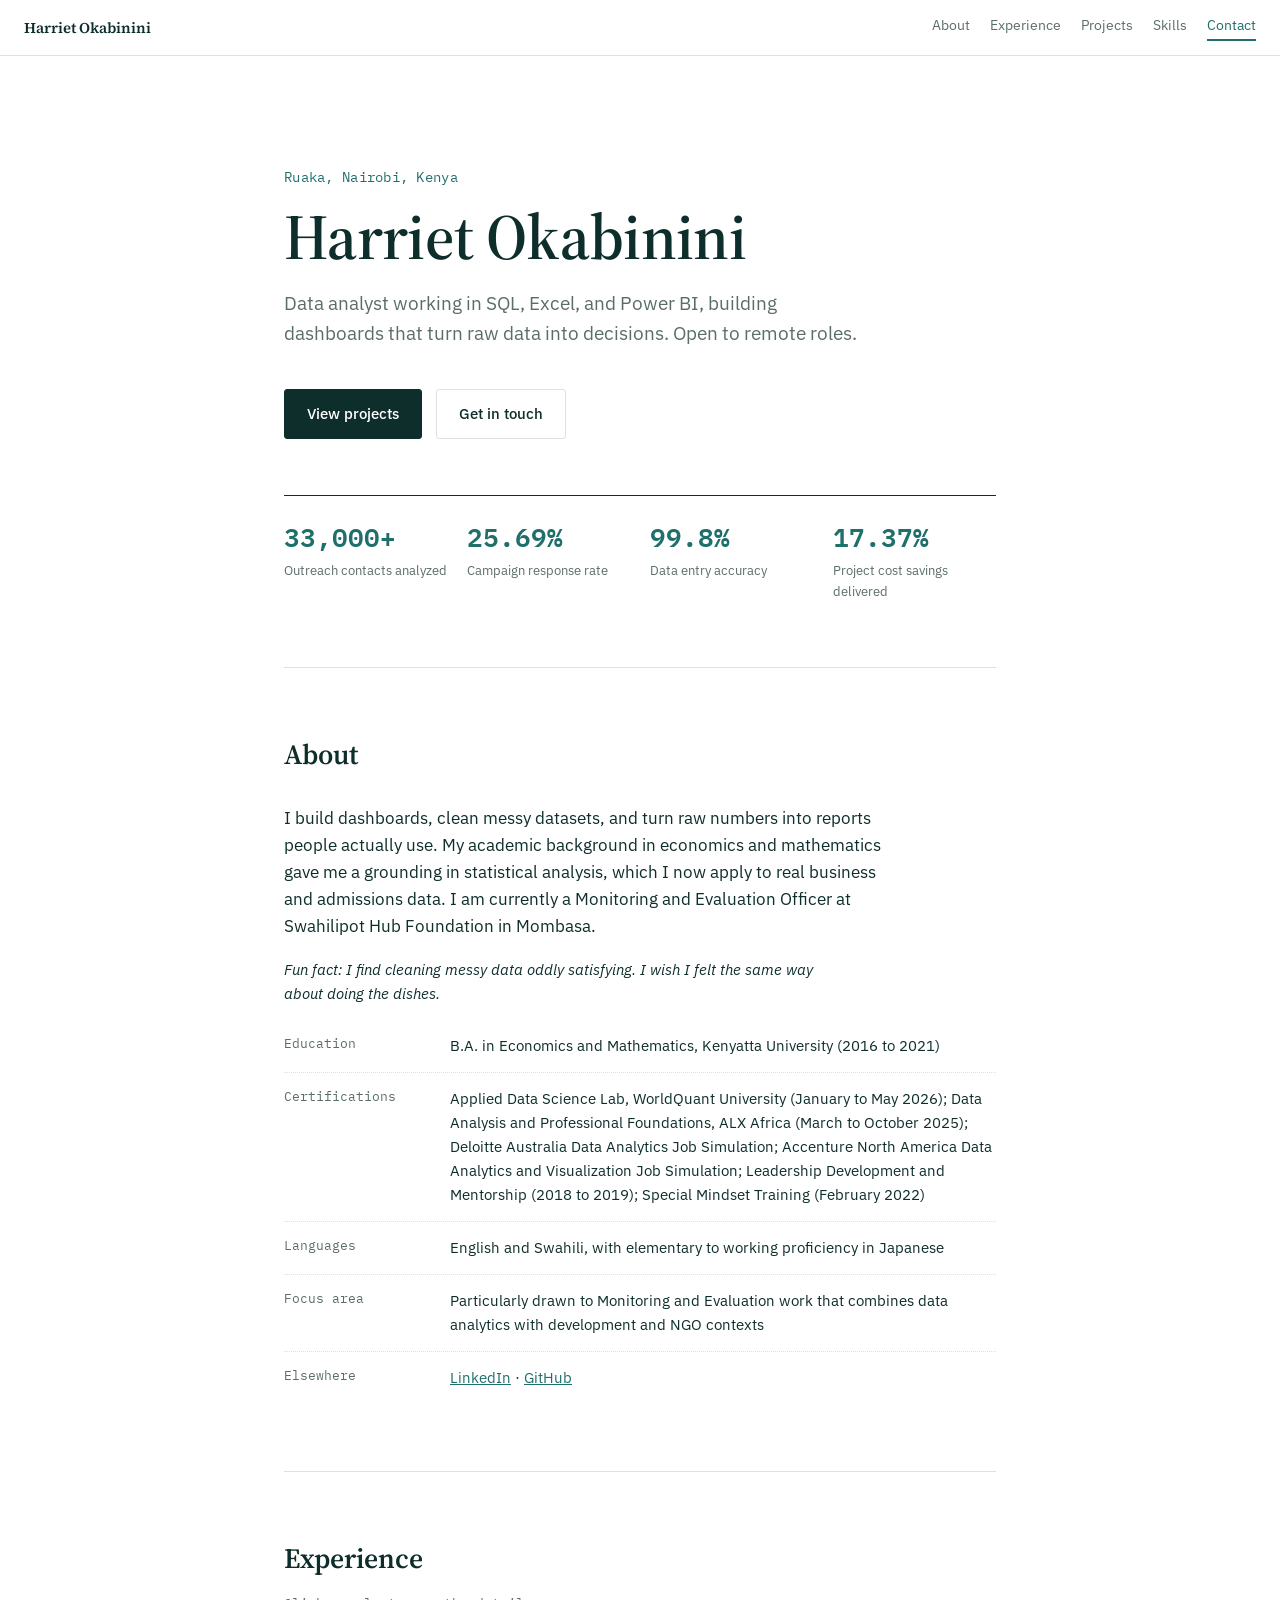
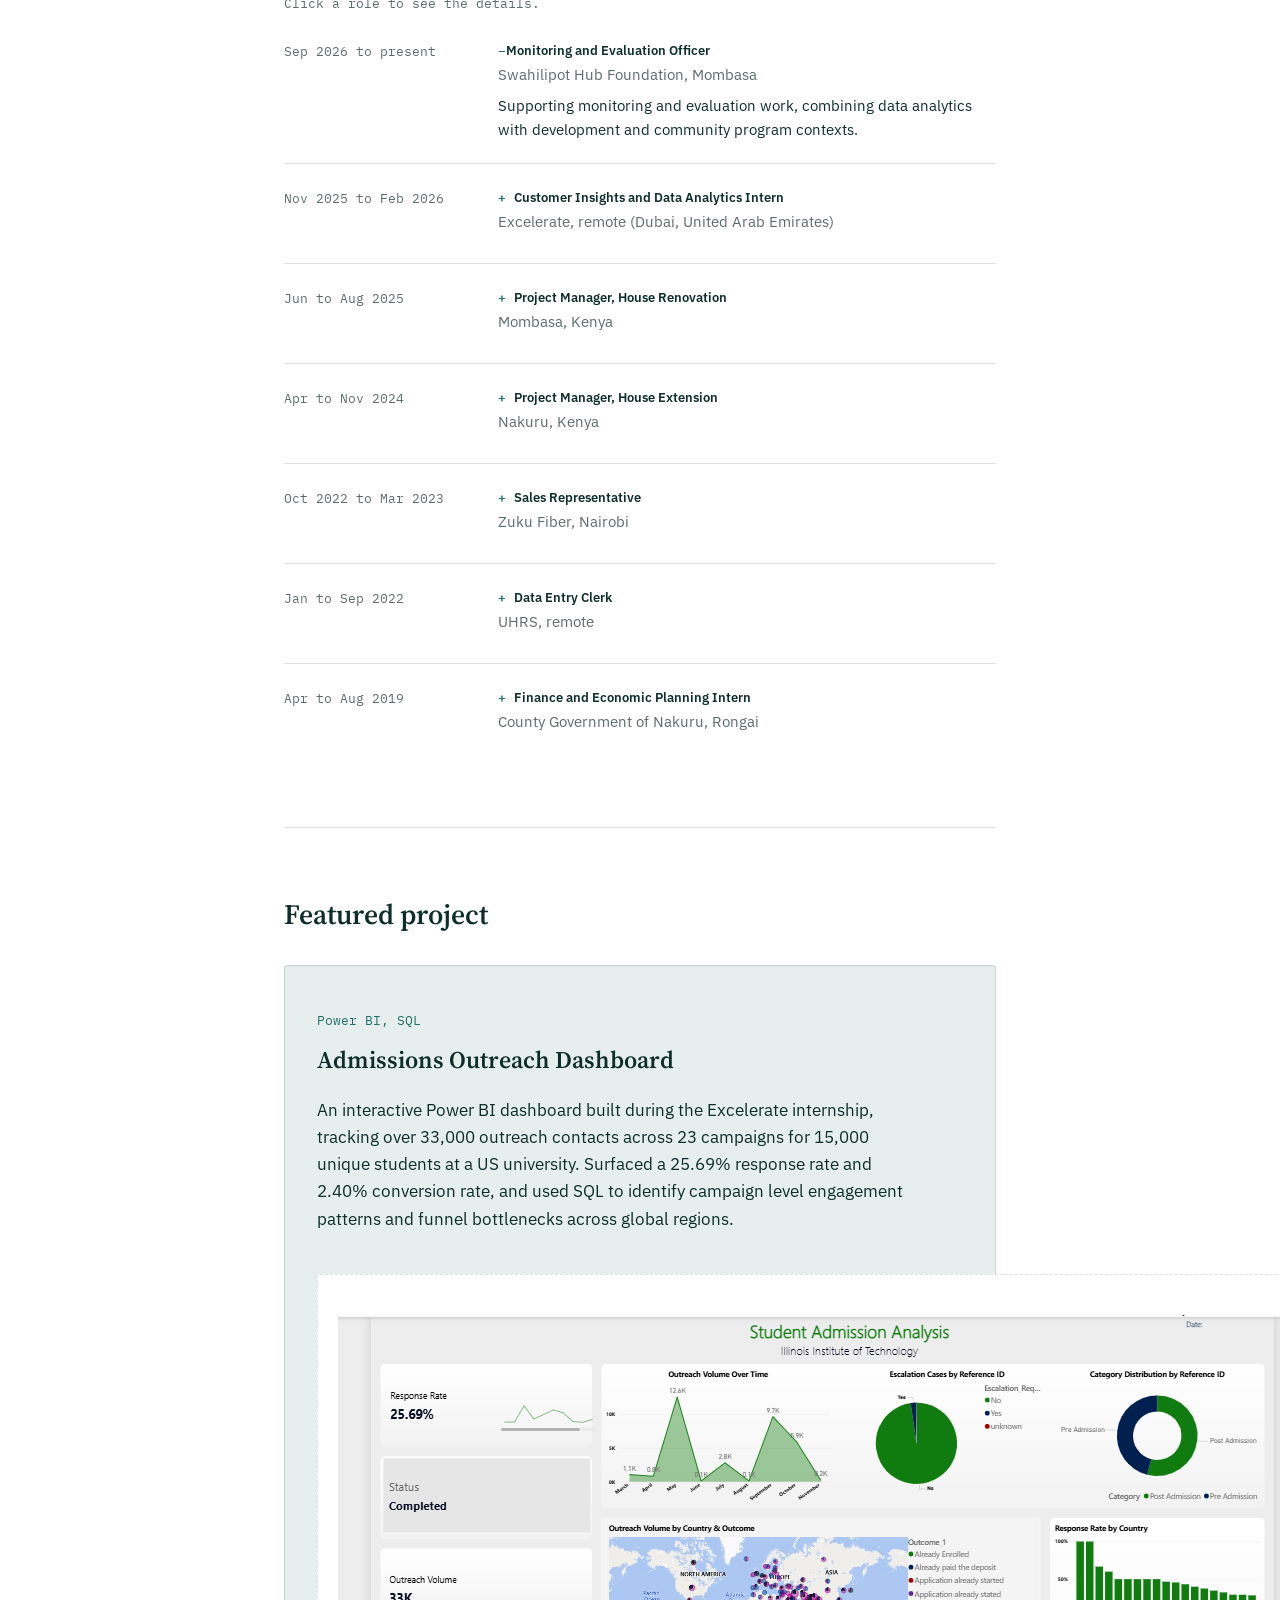
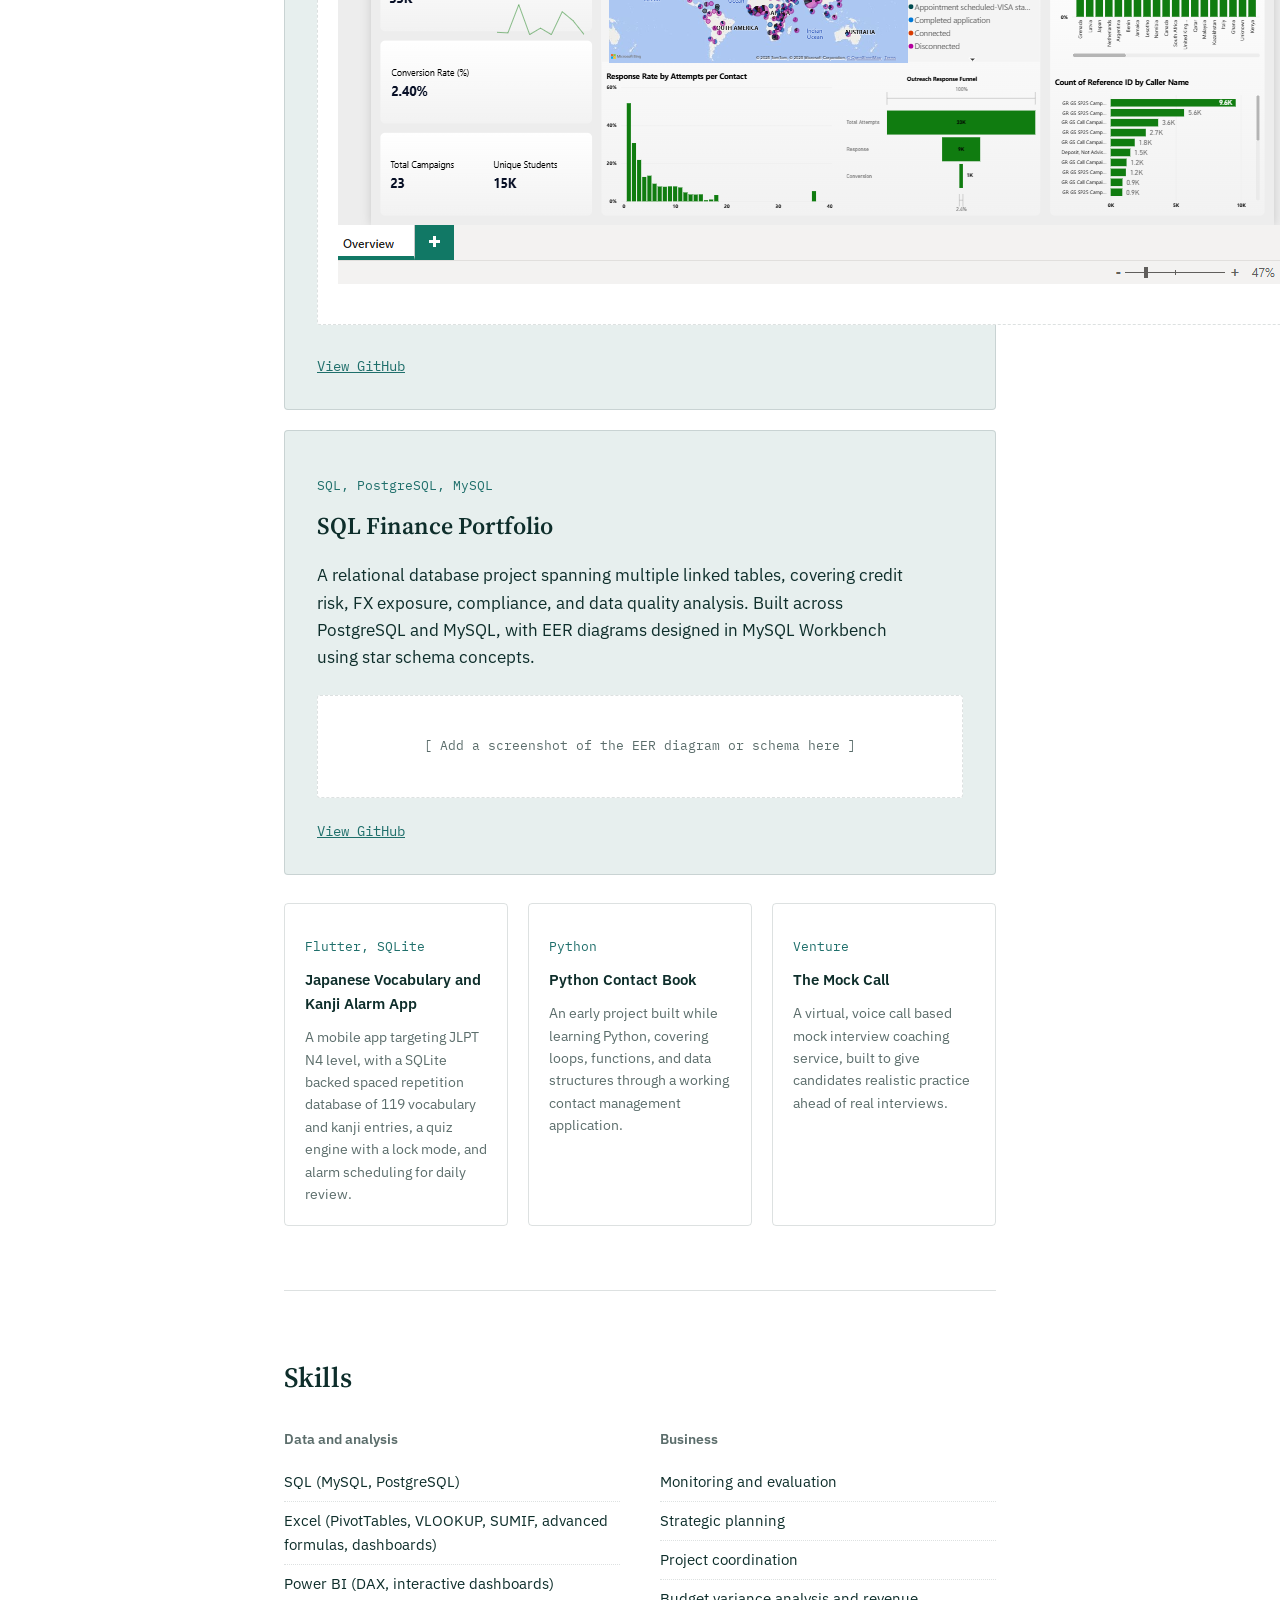
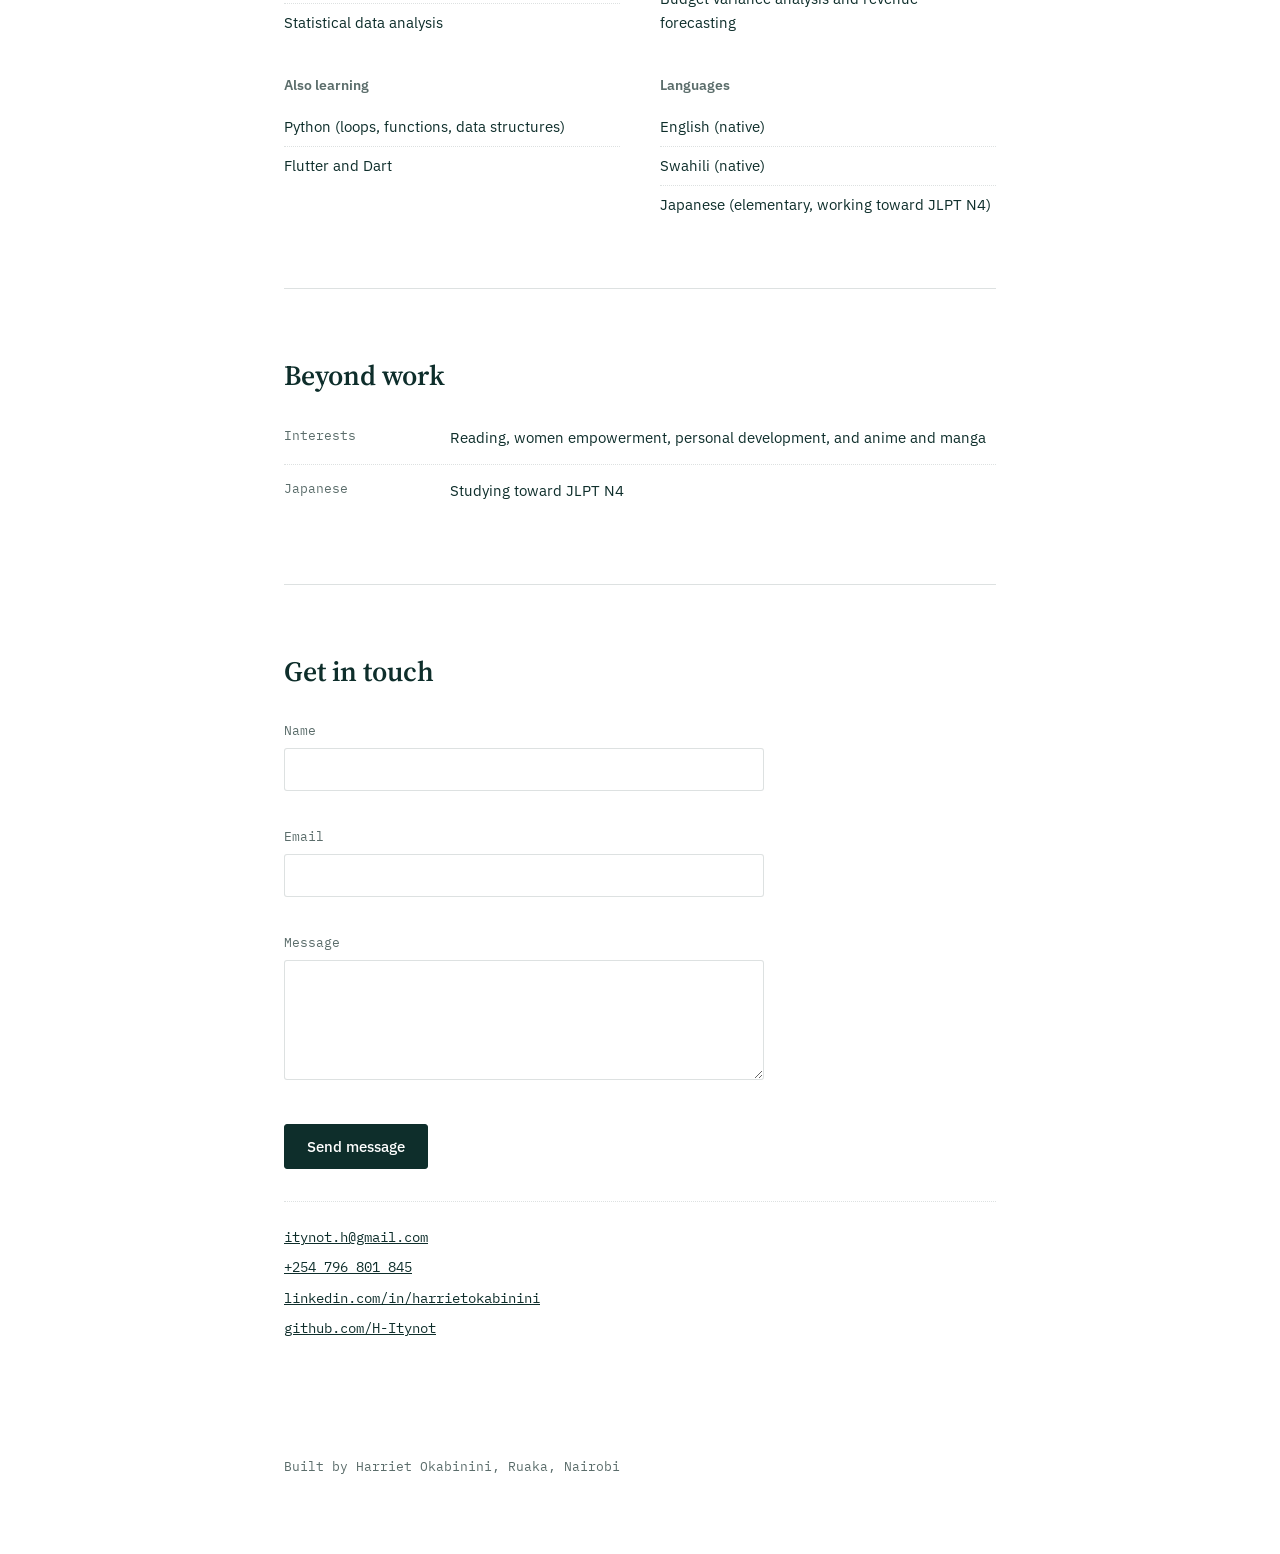
==== index (2).html @ 72d50d2b "initial commit" ====
<!DOCTYPE html>
<html lang="en">
<head>
<meta charset="UTF-8">
<meta name="viewport" content="width=device-width, initial-scale=1.0">
<title>Harriet Okabinini, Data Analyst</title>
<link rel="preconnect" href="https://fonts.googleapis.com">
<link rel="preconnect" href="https://fonts.gstatic.com" crossorigin>
<link href="https://fonts.googleapis.com/css2?family=Source+Serif+4:opsz,wght@8..60,400;8..60,600;8..60,700&family=IBM+Plex+Sans:wght@400;500;600&family=IBM+Plex+Mono:wght@400;500;600&display=swap" rel="stylesheet">
<style>
  :root {
    --paper: #ffffff;
    --ink: #0e2e2b;
    --teal: #1f6f6b;
    --teal-soft: #e7efee;
    --gold: #b8912b;
    --muted: #5b6d6b;
    --rule: rgba(14, 46, 43, 0.14);
    --serif: 'Source Serif 4', Georgia, serif;
    --sans: 'IBM Plex Sans', -apple-system, BlinkMacSystemFont, sans-serif;
    --mono: 'IBM Plex Mono', ui-monospace, SFMono-Regular, monospace;
  }

  * { box-sizing: border-box; }

  html { scroll-behavior: smooth; }

  body {
    margin: 0;
    background: var(--paper);
    color: var(--ink);
    font-family: var(--sans);
    font-size: 17px;
    line-height: 1.6;
    -webkit-font-smoothing: antialiased;
  }

  a { color: var(--teal); }
  a:focus-visible, button:focus-visible, input:focus-visible, textarea:focus-visible {
    outline: 2px solid var(--teal);
    outline-offset: 3px;
  }

  .wrap {
    max-width: 760px;
    margin: 0 auto;
    padding: 0 24px;
  }

  header.hero {
    padding: 96px 0 64px;
    border-bottom: 1px solid var(--rule);
  }

  .kicker {
    font-family: var(--mono);
    font-size: 14px;
    color: var(--teal);
    letter-spacing: 0.02em;
  }

  h1.name {
    font-family: var(--serif);
    font-weight: 600;
    font-size: clamp(40px, 7vw, 64px);
    line-height: 1.05;
    margin: 14px 0 18px;
    letter-spacing: -0.01em;
  }

  .hero-lede {
    font-size: 19px;
    color: var(--muted);
    max-width: 54ch;
    margin: 0 0 40px;
  }

  .hero-actions {
    display: flex;
    gap: 14px;
    flex-wrap: wrap;
    margin-bottom: 56px;
  }

  .btn {
    font-family: var(--sans);
    font-size: 15px;
    font-weight: 500;
    padding: 12px 22px;
    border-radius: 3px;
    text-decoration: none;
    display: inline-block;
    transition: background 0.15s ease, color 0.15s ease, border-color 0.15s ease;
  }

  .btn-primary {
    background: var(--ink);
    color: var(--paper);
    border: 1px solid var(--ink);
  }
  .btn-primary:hover { background: var(--teal); border-color: var(--teal); }

  .btn-ghost {
    background: transparent;
    color: var(--ink);
    border: 1px solid var(--rule);
  }
  .btn-ghost:hover { border-color: var(--ink); }

  .balance-line {
    display: flex;
    justify-content: space-between;
    align-items: baseline;
    border-top: 1px solid var(--ink);
    padding-top: 14px;
    font-family: var(--mono);
  }

  .balance-line .label {
    font-size: 14px;
    color: var(--muted);
  }

  .balance-line .value {
    font-size: 16px;
    font-weight: 600;
  }

  section {
    padding: 64px 0;
    border-bottom: 1px solid var(--rule);
  }

  section:last-of-type { border-bottom: none; }

  h2.section-title {
    font-family: var(--serif);
    font-weight: 600;
    font-size: 28px;
    margin: 0 0 28px;
  }

  .about-text p {
    max-width: 62ch;
    color: var(--ink);
  }

  .about-facts {
    margin-top: 28px;
    display: grid;
    gap: 14px;
  }

  .about-fact {
    display: grid;
    grid-template-columns: 150px 1fr;
    gap: 16px;
    font-size: 15px;
    padding-bottom: 14px;
    border-bottom: 1px dotted var(--rule);
  }

  .about-fact:last-child { border-bottom: none; padding-bottom: 0; }

  .about-fact dt {
    font-family: var(--mono);
    font-size: 13px;
    color: var(--muted);
  }

  .about-fact dd { margin: 0; }

  .ledger-row {
    display: grid;
    grid-template-columns: 190px 1fr;
    gap: 24px;
    padding: 22px 0;
    border-bottom: 1px solid var(--rule);
  }

  .ledger-row:first-of-type { padding-top: 0; }
  .ledger-row:last-of-type { border-bottom: none; }

  .ledger-date {
    font-family: var(--mono);
    font-size: 13px;
    color: var(--muted);
    padding-top: 3px;
  }

  .ledger-role {
    font-weight: 600;
    margin: 0 0 4px;
  }

  .ledger-company {
    color: var(--muted);
    font-size: 15px;
    margin: 0 0 10px;
  }

  .ledger-impact {
    font-size: 15px;
    margin: 0;
  }

  .ledger-impact .metric {
    font-family: var(--mono);
    font-weight: 600;
    color: var(--teal);
  }

  .project-card {
    border: 1px solid var(--rule);
    padding: 32px;
    border-radius: 4px;
    background: var(--teal-soft);
  }

  .project-tag {
    font-family: var(--mono);
    font-size: 13px;
    color: var(--teal);
    margin-bottom: 10px;
  }

  .project-title {
    font-family: var(--serif);
    font-size: 24px;
    font-weight: 600;
    margin: 0 0 14px;
  }

  .project-card p { max-width: 60ch; }

  .project-figure {
    margin-top: 24px;
    border: 1px dashed var(--rule);
    border-radius: 3px;
    background: var(--paper);
    padding: 40px 20px;
    text-align: center;
    color: var(--muted);
    font-family: var(--mono);
    font-size: 13px;
  }

  .project-links {
    margin-top: 22px;
    display: flex;
    gap: 18px;
    font-family: var(--mono);
    font-size: 14px;
  }

  .other-projects {
    margin-top: 28px;
    display: grid;
    grid-template-columns: 1fr 1fr 1fr;
    gap: 20px;
  }

  .other-project {
    border: 1px solid var(--rule);
    border-radius: 4px;
    padding: 20px;
  }

  .other-project h4 {
    font-family: var(--sans);
    font-size: 15px;
    font-weight: 600;
    margin: 8px 0 10px;
  }

  .other-project p:last-child {
    font-size: 14px;
    color: var(--muted);
    margin: 0;
  }

  .skills-grid {
    display: grid;
    grid-template-columns: 1fr 1fr;
    gap: 32px 40px;
  }

  .skill-group h3 {
    font-family: var(--sans);
    font-size: 14px;
    font-weight: 600;
    color: var(--muted);
    margin: 0 0 12px;
  }

  .skill-group ul {
    list-style: none;
    margin: 0;
    padding: 0;
  }

  .skill-group li {
    padding: 7px 0;
    border-bottom: 1px dotted var(--rule);
    font-size: 15px;
  }

  .skill-group li:last-child { border-bottom: none; }

  form.contact-form {
    display: grid;
    gap: 18px;
    max-width: 480px;
  }

  .field label {
    display: block;
    font-family: var(--mono);
    font-size: 13px;
    color: var(--muted);
    margin-bottom: 6px;
  }

  .field input, .field textarea {
    width: 100%;
    font-family: var(--sans);
    font-size: 15px;
    padding: 11px 12px;
    border: 1px solid var(--rule);
    border-radius: 3px;
    background: var(--paper);
    color: var(--ink);
  }

  .field textarea { min-height: 120px; resize: vertical; }

  .contact-direct {
    margin-top: 32px;
    padding-top: 24px;
    border-top: 1px dotted var(--rule);
    font-family: var(--mono);
    font-size: 14px;
    display: grid;
    gap: 8px;
  }

  .contact-direct a { color: var(--ink); }

  footer {
    padding: 40px 0 64px;
    color: var(--muted);
    font-size: 13px;
    font-family: var(--mono);
  }

  @media (max-width: 560px) {
    .about-fact, .ledger-row { grid-template-columns: 1fr; gap: 4px; }
    .skills-grid { grid-template-columns: 1fr; }
    .other-projects { grid-template-columns: 1fr; }
    header.hero { padding: 64px 0 48px; }
  }

  @media (prefers-reduced-motion: reduce) {
    html { scroll-behavior: auto; }
    * { transition: none !important; }
  }

/* Sticky nav */
.topnav {
  position: sticky;
  top: 0;
  z-index: 10;
  background: rgba(255, 255, 255, 0.92);
  backdrop-filter: blur(6px);
  border-bottom: 1px solid var(--rule);
  display: flex;
  justify-content: space-between;
  align-items: center;
  padding: 14px 24px;
}

.nav-name {
  font-family: var(--serif);
  font-weight: 600;
  font-size: 15px;
}

.nav-links {
  display: flex;
  gap: 20px;
}

.nav-links a {
  font-family: var(--sans);
  font-size: 14px;
  color: var(--muted);
  text-decoration: none;
  padding-bottom: 3px;
  border-bottom: 2px solid transparent;
  transition: color 0.15s ease, border-color 0.15s ease;
}

.nav-links a:hover { color: var(--ink); }

.nav-links a.active {
  color: var(--teal);
  border-color: var(--teal);
}

@media (max-width: 560px) {
  .topnav { flex-direction: column; gap: 10px; align-items: flex-start; }
  .nav-links { gap: 14px; flex-wrap: wrap; }
}

/* Stats strip */
.stats-strip {
  display: grid;
  grid-template-columns: repeat(4, 1fr);
  gap: 20px;
  border-top: 1px solid var(--ink);
  padding-top: 20px;
}

.stat {
  display: flex;
  flex-direction: column;
  gap: 4px;
}

.stat-number {
  font-family: var(--mono);
  font-size: 26px;
  font-weight: 600;
  color: var(--teal);
}

.stat-label {
  font-size: 13px;
  color: var(--muted);
}

@media (max-width: 560px) {
  .stats-strip { grid-template-columns: 1fr 1fr; }
}

/* Fun fact */
.fun-fact {
  font-size: 15px;
  color: var(--muted);
  font-style: italic;
}

/* Collapsible experience rows */
.section-hint {
  font-family: var(--mono);
  font-size: 13px;
  color: var(--muted);
  margin: -14px 0 24px;
}

.ledger-toggle {
  background: none;
  border: none;
  text-align: left;
  padding: 0;
  width: 100%;
  cursor: pointer;
  font-family: inherit;
  color: inherit;
}

.ledger-role::before {
  content: '+ ';
  color: var(--teal);
  font-family: var(--mono);
}

.is-open .ledger-role::before { content: '\2212 '; }

.ledger-details {
  list-style: none;
  margin: 10px 0 0;
  padding: 0;
  display: none;
  gap: 8px;
  flex-direction: column;
}

.is-open .ledger-details { display: flex; }

.ledger-details li {
  font-size: 15px;
  line-height: 1.55;
}

/* Contact form validation states */
.field input.invalid, .field textarea.invalid {
  border-color: #b3413f;
}

.field-error {
  display: block;
  font-size: 12px;
  color: #b3413f;
  margin-top: 4px;
  min-height: 14px;
}

.form-success {
  font-family: var(--mono);
  font-size: 14px;
  color: var(--teal);
  margin-top: 4px;
}

</style>
</head>
<body>

<nav class="topnav" id="topnav">
  <span class="nav-name">Harriet Okabinini</span>
  <div class="nav-links">
    <a href="#about" data-nav="about">About</a>
    <a href="#experience" data-nav="experience">Experience</a>
    <a href="#project" data-nav="project">Projects</a>
    <a href="#skills" data-nav="skills">Skills</a>
    <a href="#contact" data-nav="contact">Contact</a>
  </div>
</nav>

<div class="wrap">
  <header class="hero">
    <p class="kicker">Ruaka, Nairobi, Kenya</p>
    <h1 class="name">Harriet Okabinini</h1>
    <p class="hero-lede">Data analyst working in SQL, Excel, and Power BI, building dashboards that turn raw data into decisions. Open to remote roles.</p>
    <div class="hero-actions">
      <a class="btn btn-primary" href="#project">View projects</a>
      <a class="btn btn-ghost" href="#contact">Get in touch</a>
    </div>

    <div class="stats-strip" id="stats-strip">
      <div class="stat">
        <span class="stat-number" data-target="33000" data-suffix="+">0</span>
        <span class="stat-label">Outreach contacts analyzed</span>
      </div>
      <div class="stat">
        <span class="stat-number" data-target="25.69" data-decimals="2" data-suffix="%">0</span>
        <span class="stat-label">Campaign response rate</span>
      </div>
      <div class="stat">
        <span class="stat-number" data-target="99.8" data-decimals="1" data-suffix="%">0</span>
        <span class="stat-label">Data entry accuracy</span>
      </div>
      <div class="stat">
        <span class="stat-number" data-target="17.37" data-decimals="2" data-suffix="%">0</span>
        <span class="stat-label">Project cost savings delivered</span>
      </div>
    </div>
  </header>

  <section id="about">
    <h2 class="section-title">About</h2>
    <div class="about-text">
      <p>I build dashboards, clean messy datasets, and turn raw numbers into reports people actually use. My academic background in economics and mathematics gave me a grounding in statistical analysis, which I now apply to real business and admissions data. I am currently a Monitoring and Evaluation Officer at Swahilipot Hub Foundation in Mombasa.</p>
      <p class="fun-fact">Fun fact: I find cleaning messy data oddly satisfying. I wish I felt the same way about doing the dishes.</p>
    </div>
    <dl class="about-facts">
      <div class="about-fact">
        <dt>Education</dt>
        <dd>B.A. in Economics and Mathematics, Kenyatta University (2016 to 2021)</dd>
      </div>
      <div class="about-fact">
        <dt>Certifications</dt>
        <dd>Applied Data Science Lab, WorldQuant University (January to May 2026); Data Analysis and Professional Foundations, ALX Africa (March to October 2025); Deloitte Australia Data Analytics Job Simulation; Accenture North America Data Analytics and Visualization Job Simulation; Leadership Development and Mentorship (2018 to 2019); Special Mindset Training (February 2022)</dd>
      </div>
      <div class="about-fact">
        <dt>Languages</dt>
        <dd>English and Swahili, with elementary to working proficiency in Japanese</dd>
      </div>
      <div class="about-fact">
        <dt>Focus area</dt>
        <dd>Particularly drawn to Monitoring and Evaluation work that combines data analytics with development and NGO contexts</dd>
      </div>
      <div class="about-fact">
        <dt>Elsewhere</dt>
        <dd><a href="https://www.linkedin.com/in/harrietokabinini" target="_blank" rel="noopener">LinkedIn</a> &middot; <a href="https://github.com/H-Itynot?tab=repositories" target="_blank" rel="noopener">GitHub</a></dd>
      </div>
    </dl>
  </section>

  <section id="experience">
    <h2 class="section-title">Experience</h2>
    <p class="section-hint">Click a role to see the details.</p>

    <div class="ledger-row is-open">
      <div class="ledger-date">Sep 2026 to present</div>
      <button class="ledger-toggle" type="button">
        <p class="ledger-role">Monitoring and Evaluation Officer</p>
        <p class="ledger-company">Swahilipot Hub Foundation, Mombasa</p>
        <ul class="ledger-details">
          <li>Supporting monitoring and evaluation work, combining data analytics with development and community program contexts.</li>
        </ul>
      </button>
    </div>

    <div class="ledger-row">
      <div class="ledger-date">Nov 2025 to Feb 2026</div>
      <button class="ledger-toggle" type="button">
        <p class="ledger-role">Customer Insights and Data Analytics Intern</p>
        <p class="ledger-company">Excelerate, remote (Dubai, United Arab Emirates)</p>
        <ul class="ledger-details">
          <li>Built a <span class="metric">Power BI</span> dashboard tracking <span class="metric">33,000+</span> outreach contacts across <span class="metric">23 campaigns</span> for <span class="metric">15,000</span> unique students at a US university, surfacing a <span class="metric">25.69%</span> response rate and <span class="metric">2.40%</span> conversion rate.</li>
          <li>Used SQL to analyze outreach performance and identify campaign level engagement patterns across global regions.</li>
          <li>Tracked escalation cases and application status from first contact to enrollment for stakeholder visibility into the admissions funnel.</li>
          <li>Presented findings to non technical academic stakeholders through data storytelling and decision ready summaries.</li>
        </ul>
      </button>
    </div>

    <div class="ledger-row">
      <div class="ledger-date">Jun to Aug 2025</div>
      <button class="ledger-toggle" type="button">
        <p class="ledger-role">Project Manager, House Renovation</p>
        <p class="ledger-company">Mombasa, Kenya</p>
        <ul class="ledger-details">
          <li>Managed a <span class="metric">KSh 1.2M</span> construction budget, delivering the project at a <span class="metric">17.37%</span> cost saving (KSh 0.99M actual cost).</li>
          <li>Oversaw day to day operations across 8 hour shifts, coordinating labor and material suppliers.</li>
          <li>Tracked material and labor expenses using Excel PivotTables, charts, and dashboards, alongside SQL queries for cost breakdown and trend analysis.</li>
          <li>Built a real time project dashboard summarizing top costly materials, daily and weekly spending trends, and labor versus materials share of expenses.</li>
          <li>Completed the project in roughly two months and a few days, close to the original two month plan, and automated KPI reporting for budget versus actual and time overrun.</li>
        </ul>
      </button>
    </div>

    <div class="ledger-row">
      <div class="ledger-date">Apr to Nov 2024</div>
      <button class="ledger-toggle" type="button">
        <p class="ledger-role">Project Manager, House Extension</p>
        <p class="ledger-company">Nakuru, Kenya</p>
        <ul class="ledger-details">
          <li>Reduced material procurement costs by <span class="metric">15%</span> through vendor negotiation and bulk purchasing, delivering three house projects within budget, averaging <span class="metric">KSh 2.5M</span> each.</li>
          <li>Ensured full compliance on a <span class="metric">KSh 2.5M</span> bungalow project, achieving a <span class="metric">100%</span> pass rate on municipal inspections through pre audit checklists, saving roughly <span class="metric">KSh 100K</span> in potential penalties.</li>
        </ul>
      </button>
    </div>

    <div class="ledger-row">
      <div class="ledger-date">Oct 2022 to Mar 2023</div>
      <button class="ledger-toggle" type="button">
        <p class="ledger-role">Sales Representative</p>
        <p class="ledger-company">Zuku Fiber, Nairobi</p>
        <ul class="ledger-details">
          <li>Increased new customer sign ups by <span class="metric">30%</span> through door to door community engagement and promo campaigns.</li>
          <li>Resolved <span class="metric">95%</span> of complaints within 24 hours, improving customer satisfaction scores by 30%.</li>
          <li>Documented recurring service issues and presented data driven recommendations, resulting in a <span class="metric">40%</span> reduction in repeat complaints.</li>
        </ul>
      </button>
    </div>

    <div class="ledger-row">
      <div class="ledger-date">Jan to Sep 2022</div>
      <button class="ledger-toggle" type="button">
        <p class="ledger-role">Data Entry Clerk</p>
        <p class="ledger-company">UHRS, remote</p>
        <ul class="ledger-details">
          <li>Maintained a 50+ WPM typing speed under strict QA protocols.</li>
          <li>Processed and verified <span class="metric">500+</span> records daily at <span class="metric">99.8%</span> accuracy.</li>
          <li>Migrated <span class="metric">10,000+</span> records from paper to digital databases, implementing validation rules that reduced input errors by <span class="metric">35%</span>.</li>
        </ul>
      </button>
    </div>

    <div class="ledger-row">
      <div class="ledger-date">Apr to Aug 2019</div>
      <button class="ledger-toggle" type="button">
        <p class="ledger-role">Finance and Economic Planning Intern</p>
        <p class="ledger-company">County Government of Nakuru, Rongai</p>
        <ul class="ledger-details">
          <li>Prepared budgets, built revenue forecasting models, and analyzed departmental budget variance.</li>
        </ul>
      </button>
    </div>
  </section>

  <section id="project">
    <h2 class="section-title">Featured project</h2>
    <div class="project-card">
      <p class="project-tag">Power BI, SQL</p>
      <h3 class="project-title">Admissions Outreach Dashboard</h3>
      <p>An interactive Power BI dashboard built during the Excelerate internship, tracking over 33,000 outreach contacts across 23 campaigns for 15,000 unique students at a US university. Surfaced a 25.69% response rate and 2.40% conversion rate, and used SQL to identify campaign level engagement patterns and funnel bottlenecks across global regions.</p>
      <img src="S.A dashboard.png
      " alt="Admissions outreach dashboard in Power BI" class="project-figure">
      <div class="project-links">
        <a href="https://github.com/H-Itynot?tab=repositories" target="_blank" rel="noopener">View GitHub</a>
      </div>
    </div>

    <div class="project-card" style="margin-top: 20px;">
      <p class="project-tag">SQL, PostgreSQL, MySQL</p>
      <h3 class="project-title">SQL Finance Portfolio</h3>
      <p>A relational database project spanning multiple linked tables, covering credit risk, FX exposure, compliance, and data quality analysis. Built across PostgreSQL and MySQL, with EER diagrams designed in MySQL Workbench using star schema concepts.</p>
      <div class="project-figure">[ Add a screenshot of the EER diagram or schema here ]</div>
      <div class="project-links">
        <a href="https://github.com/H-Itynot?tab=repositories" target="_blank" rel="noopener">View GitHub</a>
      </div>
    </div>

    <div class="other-projects">
      <div class="other-project">
        <p class="project-tag">Flutter, SQLite</p>
        <h4>Japanese Vocabulary and Kanji Alarm App</h4>
        <p>A mobile app targeting JLPT N4 level, with a SQLite backed spaced repetition database of 119 vocabulary and kanji entries, a quiz engine with a lock mode, and alarm scheduling for daily review.</p>
      </div>
      <div class="other-project">
        <p class="project-tag">Python</p>
        <h4>Python Contact Book</h4>
        <p>An early project built while learning Python, covering loops, functions, and data structures through a working contact management application.</p>
      </div>
      <div class="other-project">
        <p class="project-tag">Venture</p>
        <h4>The Mock Call</h4>
        <p>A virtual, voice call based mock interview coaching service, built to give candidates realistic practice ahead of real interviews.</p>
      </div>
    </div>
  </section>

  <section id="skills">
    <h2 class="section-title">Skills</h2>
    <div class="skills-grid">
      <div class="skill-group">
        <h3>Data and analysis</h3>
        <ul>
          <li>SQL (MySQL, PostgreSQL)</li>
          <li>Excel (PivotTables, VLOOKUP, SUMIF, advanced formulas, dashboards)</li>
          <li>Power BI (DAX, interactive dashboards)</li>
          <li>Statistical data analysis</li>
        </ul>
      </div>
      <div class="skill-group">
        <h3>Business</h3>
        <ul>
          <li>Monitoring and evaluation</li>
          <li>Strategic planning</li>
          <li>Project coordination</li>
          <li>Budget variance analysis and revenue forecasting</li>
        </ul>
      </div>
      <div class="skill-group">
        <h3>Also learning</h3>
        <ul>
          <li>Python (loops, functions, data structures)</li>
          <li>Flutter and Dart</li>
        </ul>
      </div>
      <div class="skill-group">
        <h3>Languages</h3>
        <ul>
          <li>English (native)</li>
          <li>Swahili (native)</li>
          <li>Japanese (elementary, working toward JLPT N4)</li>
        </ul>
      </div>
    </div>
  </section>

  <section id="beyond">
    <h2 class="section-title">Beyond work</h2>
    <dl class="about-facts">
      <div class="about-fact">
        <dt>Interests</dt>
        <dd>Reading, women empowerment, personal development, and anime and manga</dd>
      </div>
      <div class="about-fact">
        <dt>Japanese</dt>
        <dd>Studying toward JLPT N4</dd>
      </div>
    </dl>
  </section>

  <section id="contact">
    <h2 class="section-title">Get in touch</h2>
    <form class="contact-form" id="contact-form" novalidate>
      <div class="field">
        <label for="name">Name</label>
        <input id="name" name="name" type="text" required>
        <span class="field-error" id="name-error"></span>
      </div>
      <div class="field">
        <label for="email">Email</label>
        <input id="email" name="email" type="email" required>
        <span class="field-error" id="email-error"></span>
      </div>
      <div class="field">
        <label for="message">Message</label>
        <textarea id="message" name="message" required></textarea>
        <span class="field-error" id="message-error"></span>
      </div>
      <button class="btn btn-primary" type="submit" style="justify-self: start;">Send message</button>
      <p class="form-success" id="form-success" hidden>Thanks, your message looks good. This form is not connected to an inbox yet, see the note in script.js for how to wire it up.</p>
    </form>
    <div class="contact-direct">
      <a href="mailto:itynot.h@gmail.com">itynot.h@gmail.com</a>
      <a href="tel:+254796801845">+254 796 801 845</a>
      <a href="https://www.linkedin.com/in/harrietokabinini" target="_blank" rel="noopener">linkedin.com/in/harrietokabinini</a>
      <a href="https://github.com/H-Itynot?tab=repositories" target="_blank" rel="noopener">github.com/H-Itynot</a>
    </div>
  </section>

  <footer>
    <p>Built by Harriet Okabinini, Ruaka, Nairobi</p>
  </footer>
</div>

<script>
// ---------------------------------------------------------------
// Active nav link highlighting
// ---------------------------------------------------------------
const navLinks = document.querySelectorAll('.nav-links a');
const sections = document.querySelectorAll('main section, #about, #experience, #project, #skills, #contact');

const navObserver = new IntersectionObserver((entries) => {
  entries.forEach((entry) => {
    if (entry.isIntersecting) {
      const id = entry.target.getAttribute('id');
      navLinks.forEach((link) => {
        link.classList.toggle('active', link.dataset.nav === id);
      });
    }
  });
}, { rootMargin: '-40% 0px -50% 0px' });

sections.forEach((section) => navObserver.observe(section));

// ---------------------------------------------------------------
// Animated stat counters, run once when the stats strip scrolls in
// ---------------------------------------------------------------
const statNumbers = document.querySelectorAll('.stat-number');

function animateCount(el) {
  const target = parseFloat(el.dataset.target);
  const decimals = parseInt(el.dataset.decimals || '0', 10);
  const suffix = el.dataset.suffix || '';
  const duration = 1200;
  const start = performance.now();

  function tick(now) {
    const progress = Math.min((now - start) / duration, 1);
    const eased = 1 - Math.pow(1 - progress, 3);
    const value = target * eased;
    el.textContent = value.toFixed(decimals).toLocaleString() + suffix;
    if (progress < 1) {
      requestAnimationFrame(tick);
    } else {
      el.textContent = target.toLocaleString(undefined, { minimumFractionDigits: decimals, maximumFractionDigits: decimals }) + suffix;
    }
  }
  requestAnimationFrame(tick);
}

const statsStrip = document.getElementById('stats-strip');
let statsAnimated = false;

if (statsStrip) {
  const statsObserver = new IntersectionObserver((entries) => {
    entries.forEach((entry) => {
      if (entry.isIntersecting && !statsAnimated) {
        statsAnimated = true;
        statNumbers.forEach(animateCount);
        statsObserver.disconnect();
      }
    });
  }, { threshold: 0.4 });
  statsObserver.observe(statsStrip);
}

// ---------------------------------------------------------------
// Collapsible experience rows
// ---------------------------------------------------------------
document.querySelectorAll('.ledger-toggle').forEach((button) => {
  button.addEventListener('click', () => {
    const row = button.closest('.ledger-row');
    row.classList.toggle('is-open');
  });
});

// ---------------------------------------------------------------
// Contact form validation
// ---------------------------------------------------------------
// This validates in the browser only. It does not send anywhere yet.
// To make it functional, either:
//   1. Point the form at a service like Formspree or Getform, or
//   2. Replace the submit handler below with a fetch() call to your own backend.

const form = document.getElementById('contact-form');
const successMessage = document.getElementById('form-success');

function showError(fieldId, message) {
  const input = document.getElementById(fieldId);
  const error = document.getElementById(fieldId + '-error');
  input.classList.toggle('invalid', Boolean(message));
  error.textContent = message || '';
}

function isValidEmail(value) {
  return /^[^\s@]+@[^\s@]+\.[^\s@]+$/.test(value);
}

if (form) {
  form.addEventListener('submit', function (event) {
    event.preventDefault();
    successMessage.hidden = true;

    const name = document.getElementById('name').value.trim();
    const email = document.getElementById('email').value.trim();
    const message = document.getElementById('message').value.trim();

    let valid = true;

    if (!name) {
      showError('name', 'Please add your name.');
      valid = false;
    } else {
      showError('name', '');
    }

    if (!email) {
      showError('email', 'Please add an email.');
      valid = false;
    } else if (!isValidEmail(email)) {
      showError('email', 'That email does not look right.');
      valid = false;
    } else {
      showError('email', '');
    }

    if (!message) {
      showError('message', 'Add a short message.');
      valid = false;
    } else {
      showError('message', '');
    }

    if (valid) {
      successMessage.hidden = false;
      form.reset();
    }
  });
}

</script>
</body>
</html>
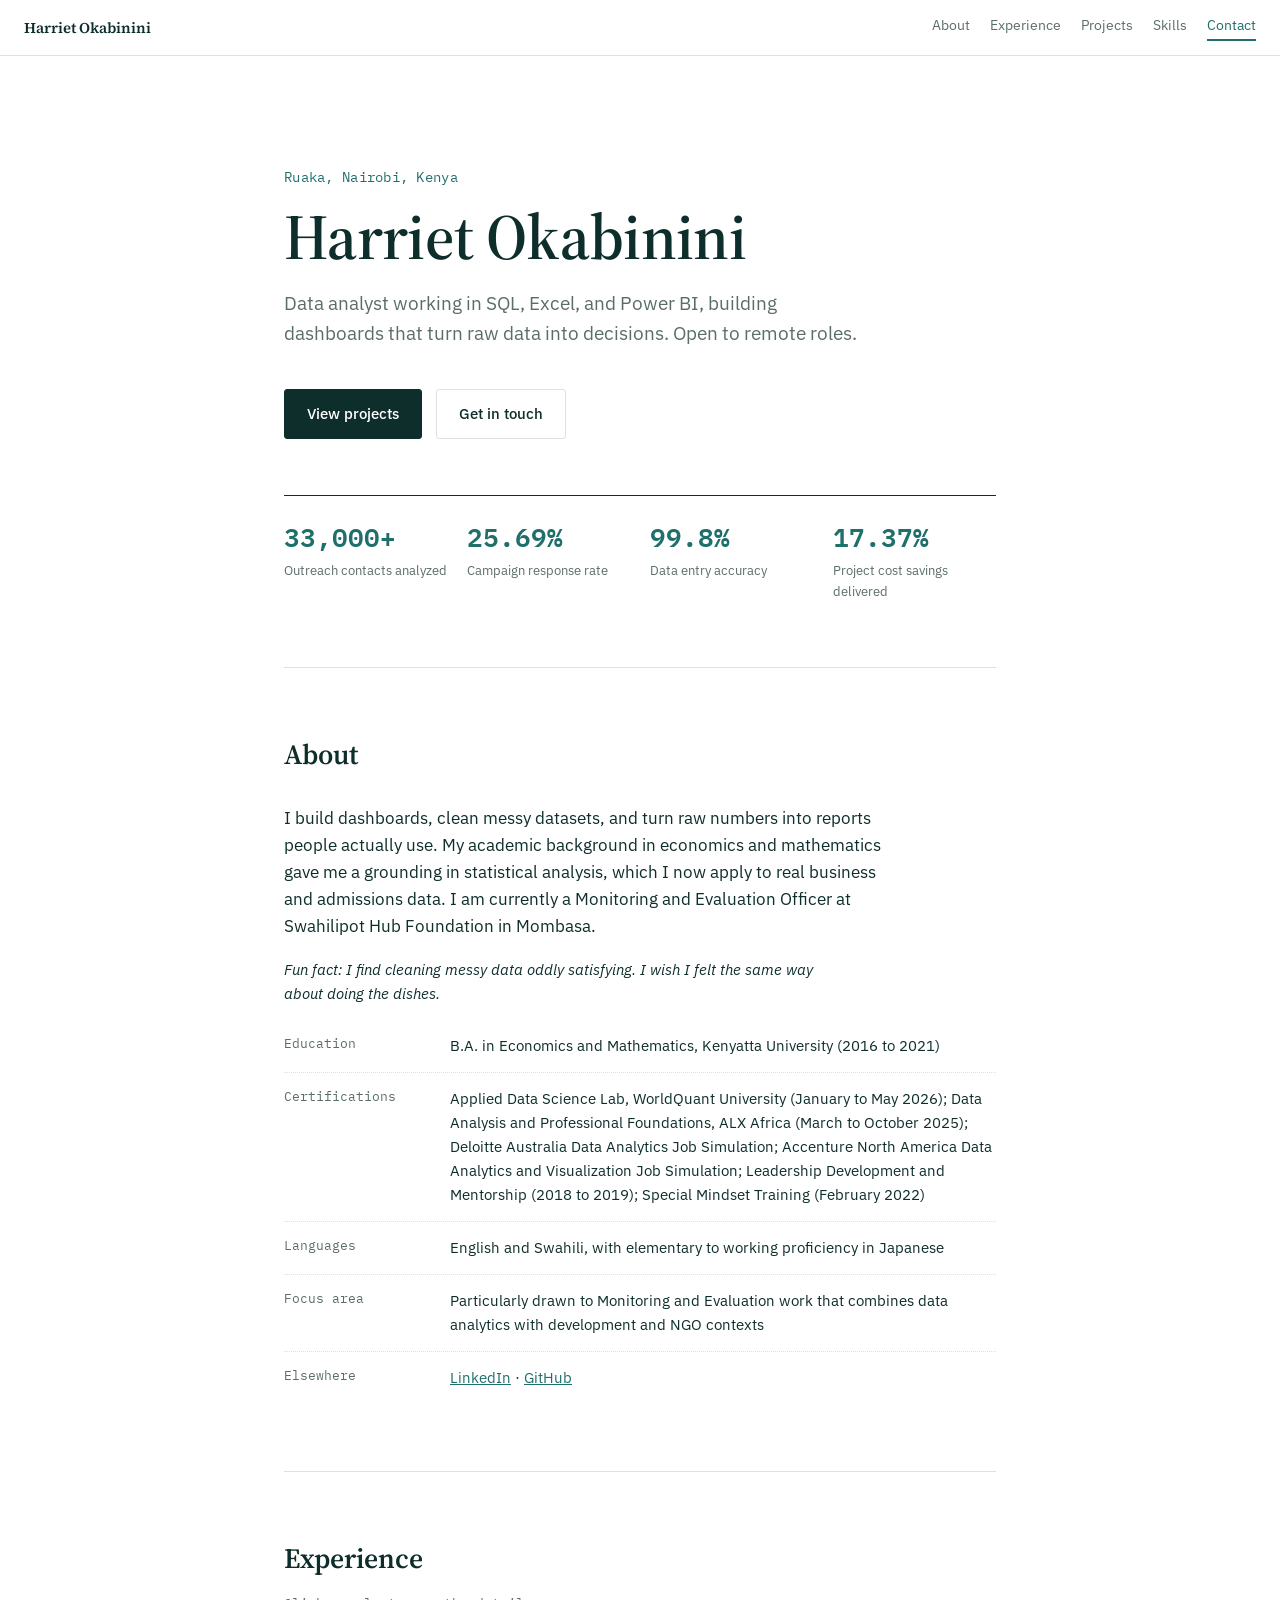
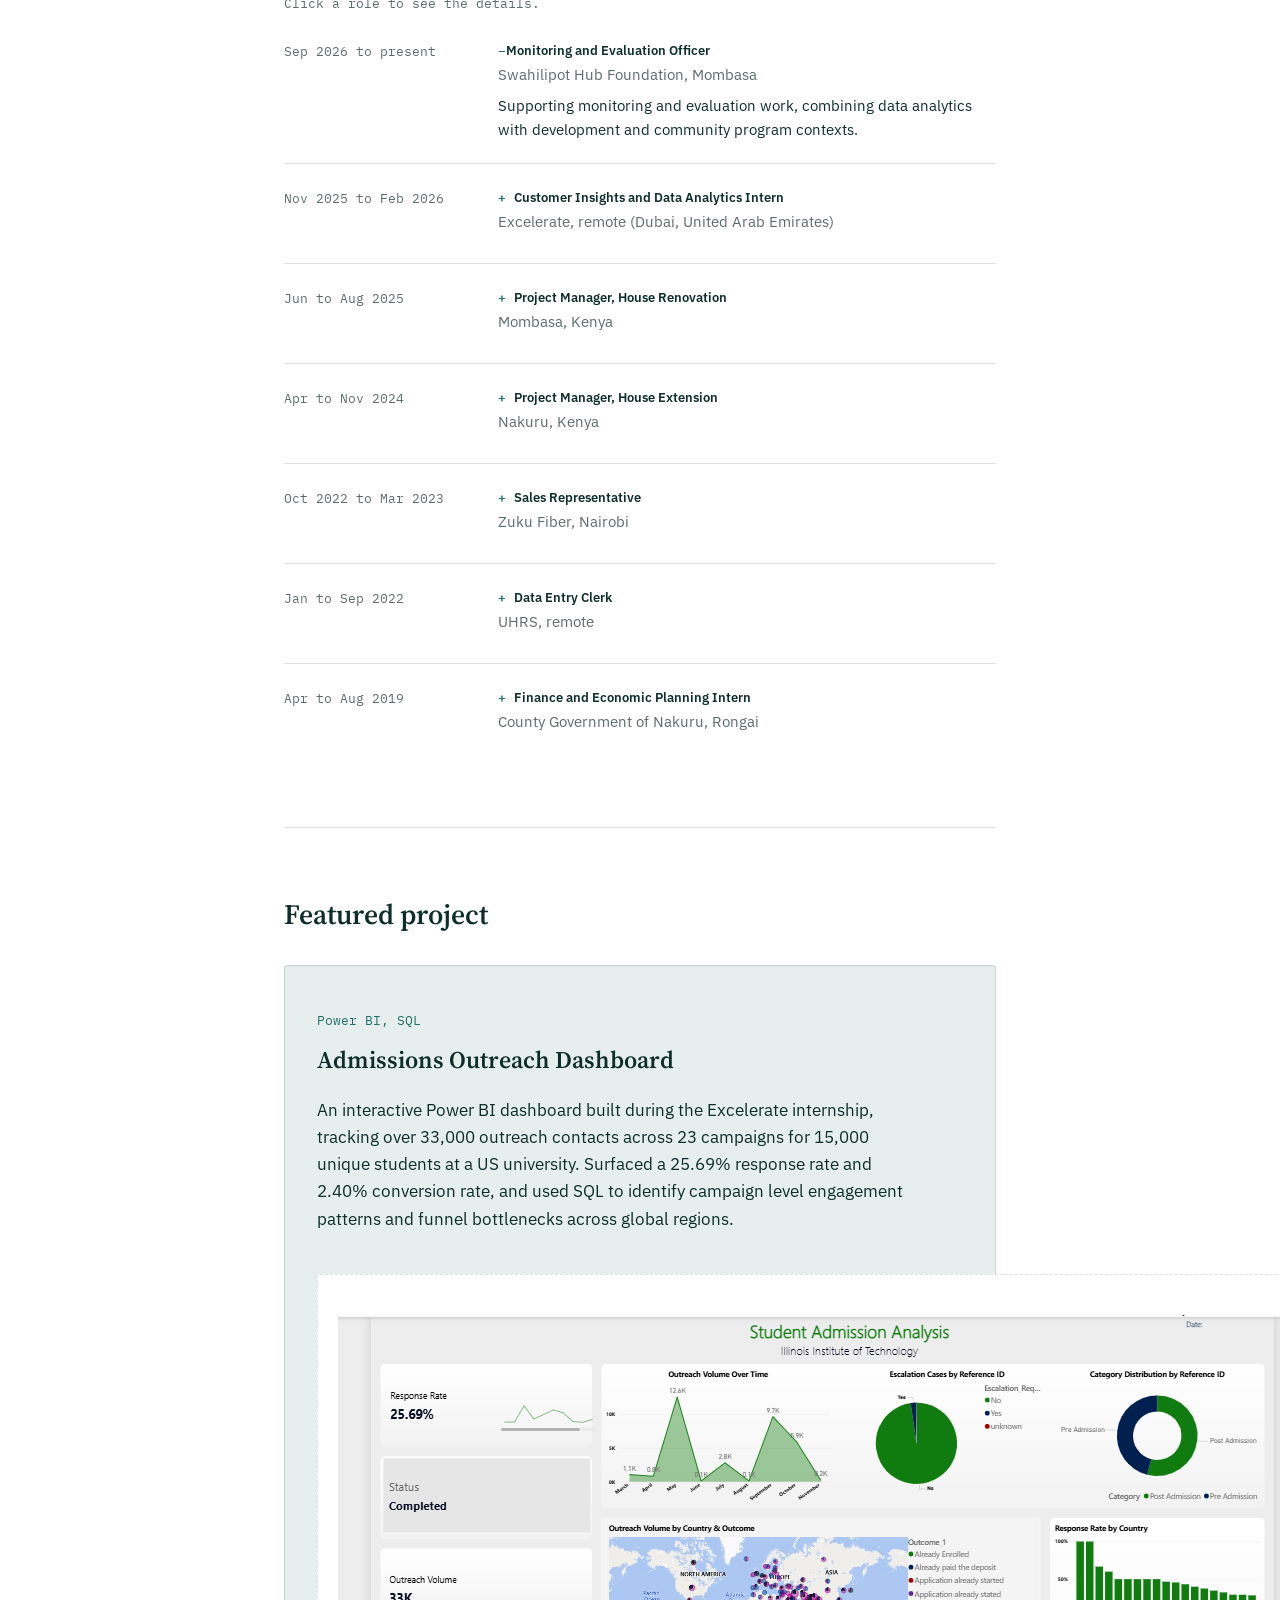
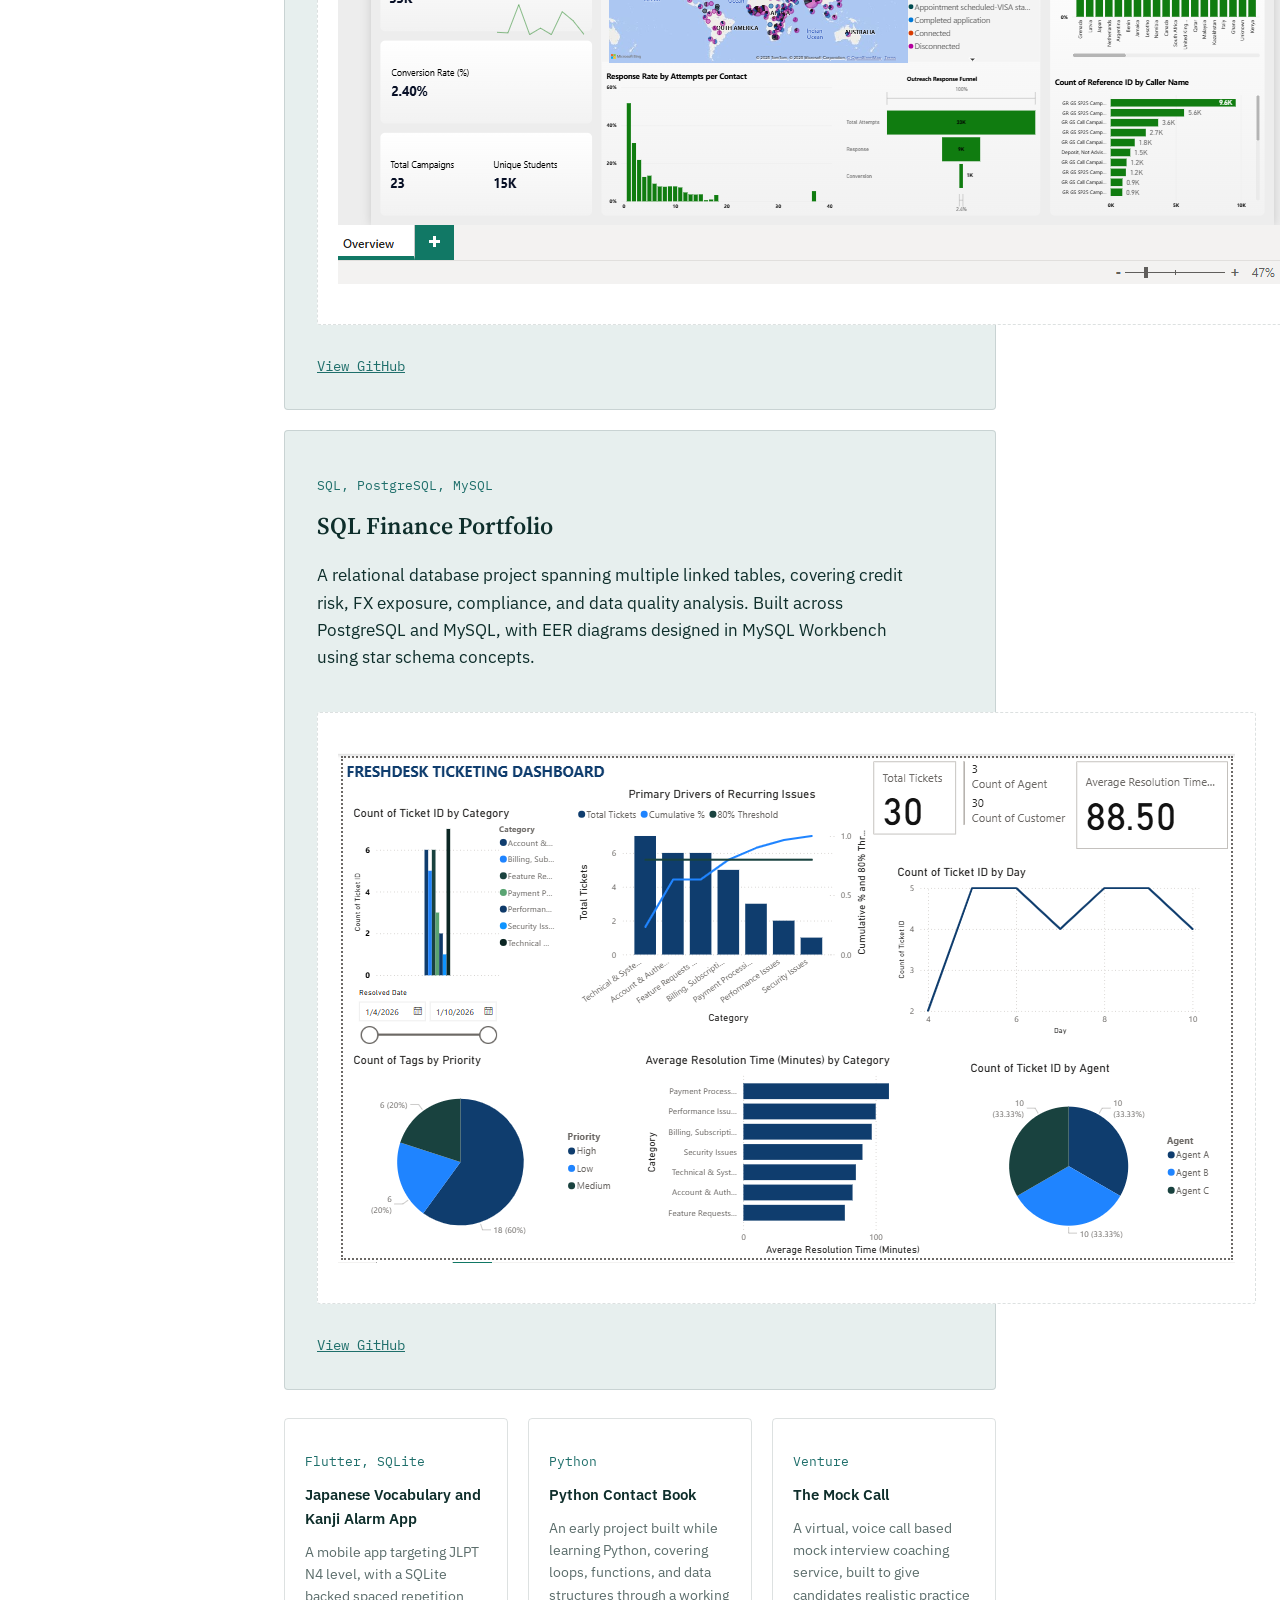
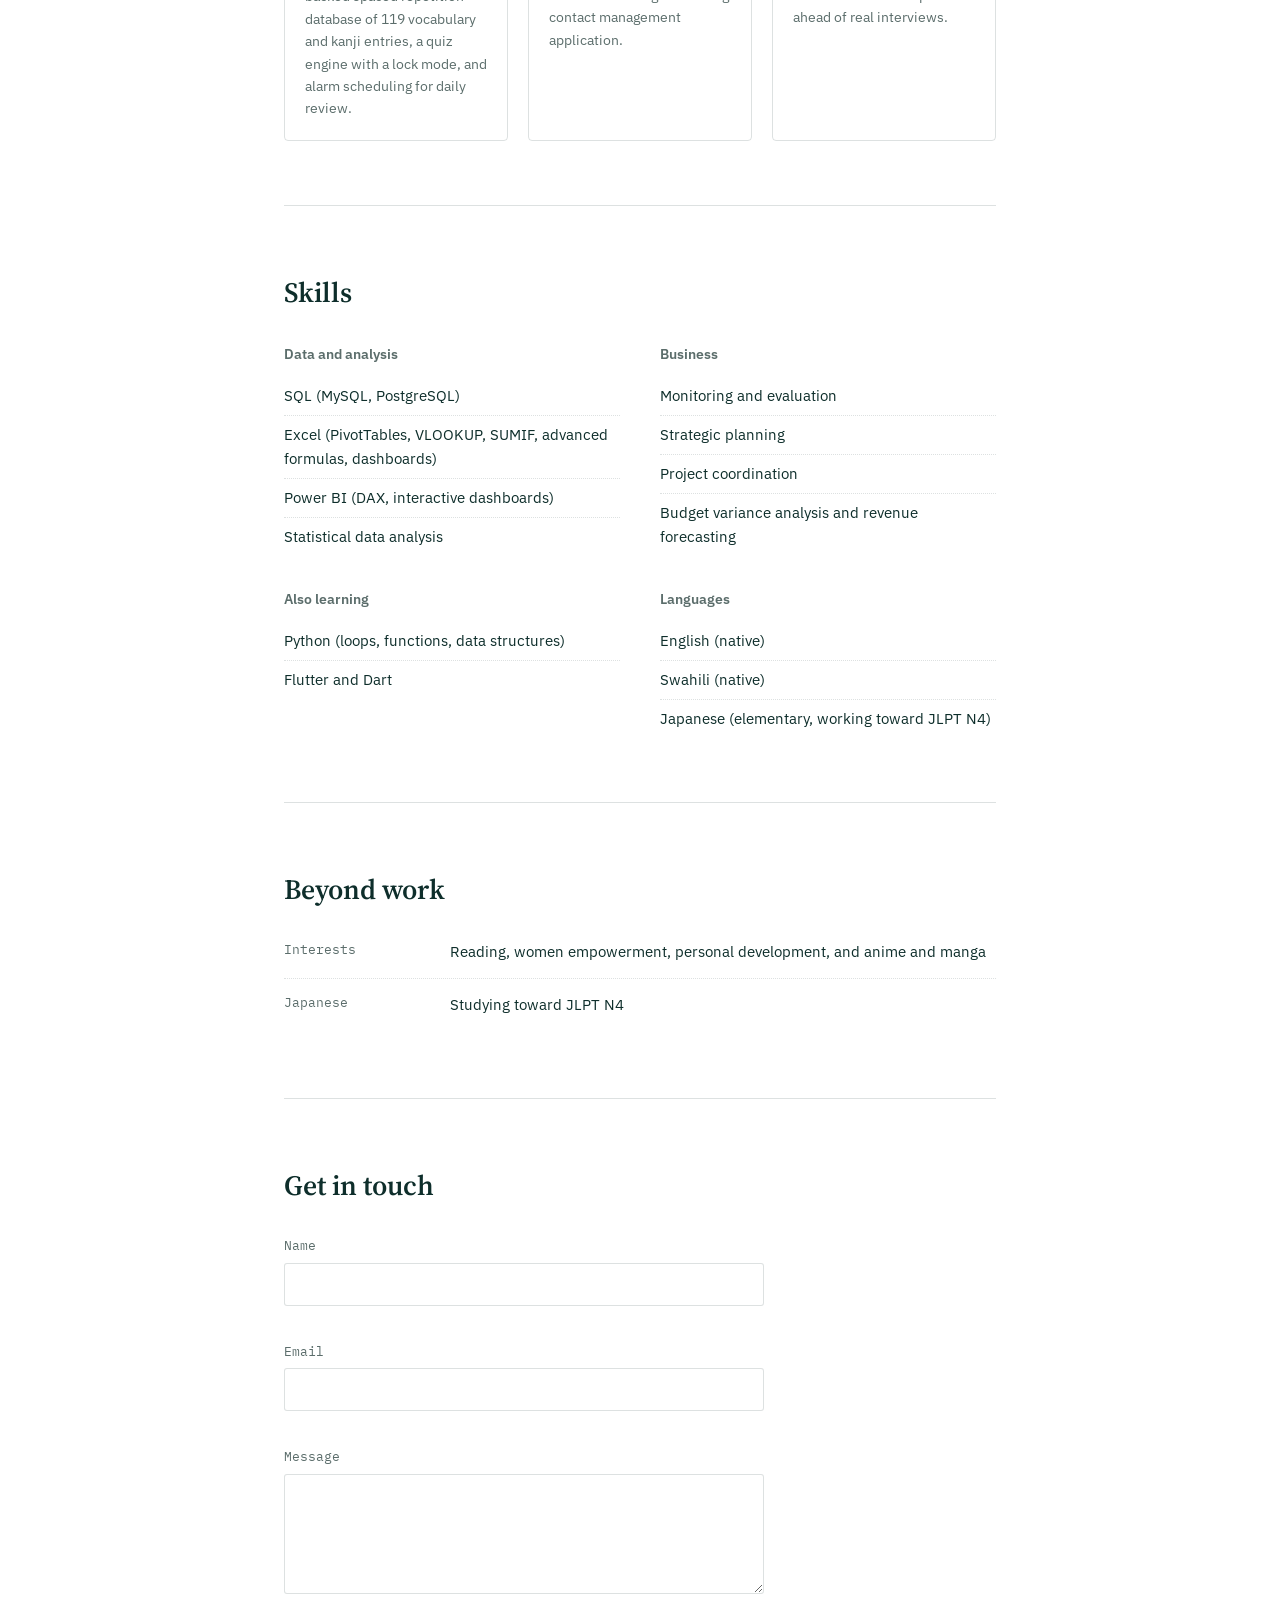
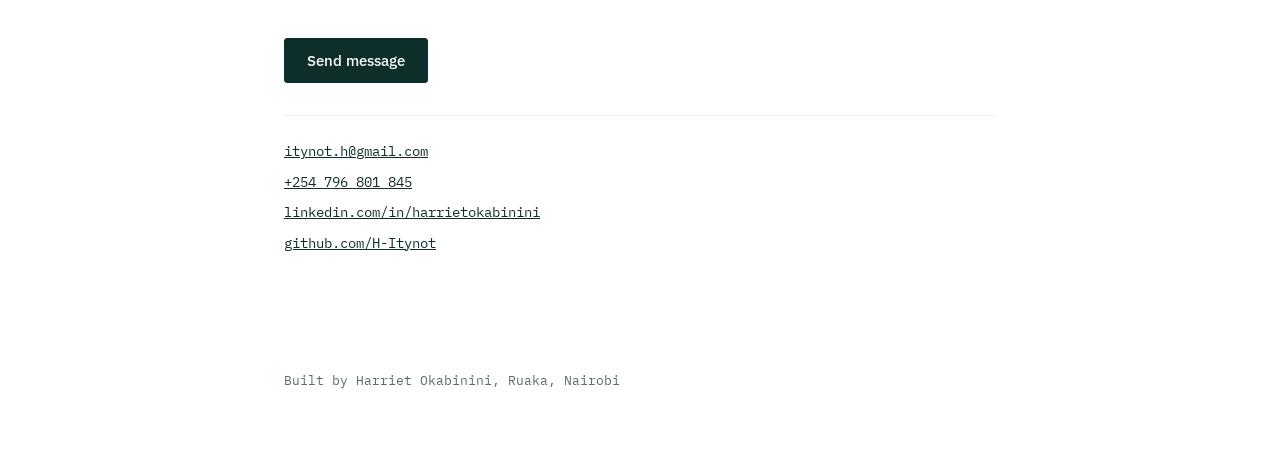
==== commit 675e1701: "added a new project" ====
--- a/index (2).html
+++ b/index (2).html
@@ -699,7 +699,7 @@
       <p class="project-tag">SQL, PostgreSQL, MySQL</p>
       <h3 class="project-title">SQL Finance Portfolio</h3>
       <p>A relational database project spanning multiple linked tables, covering credit risk, FX exposure, compliance, and data quality analysis. Built across PostgreSQL and MySQL, with EER diagrams designed in MySQL Workbench using star schema concepts.</p>
-      <div class="project-figure">[ Add a screenshot of the EER diagram or schema here ]</div>
+      <img src="freshdesk.png" alt="Freshdesk project screenshot" class="project-figure">
       <div class="project-links">
         <a href="https://github.com/H-Itynot?tab=repositories" target="_blank" rel="noopener">View GitHub</a>
       </div>
